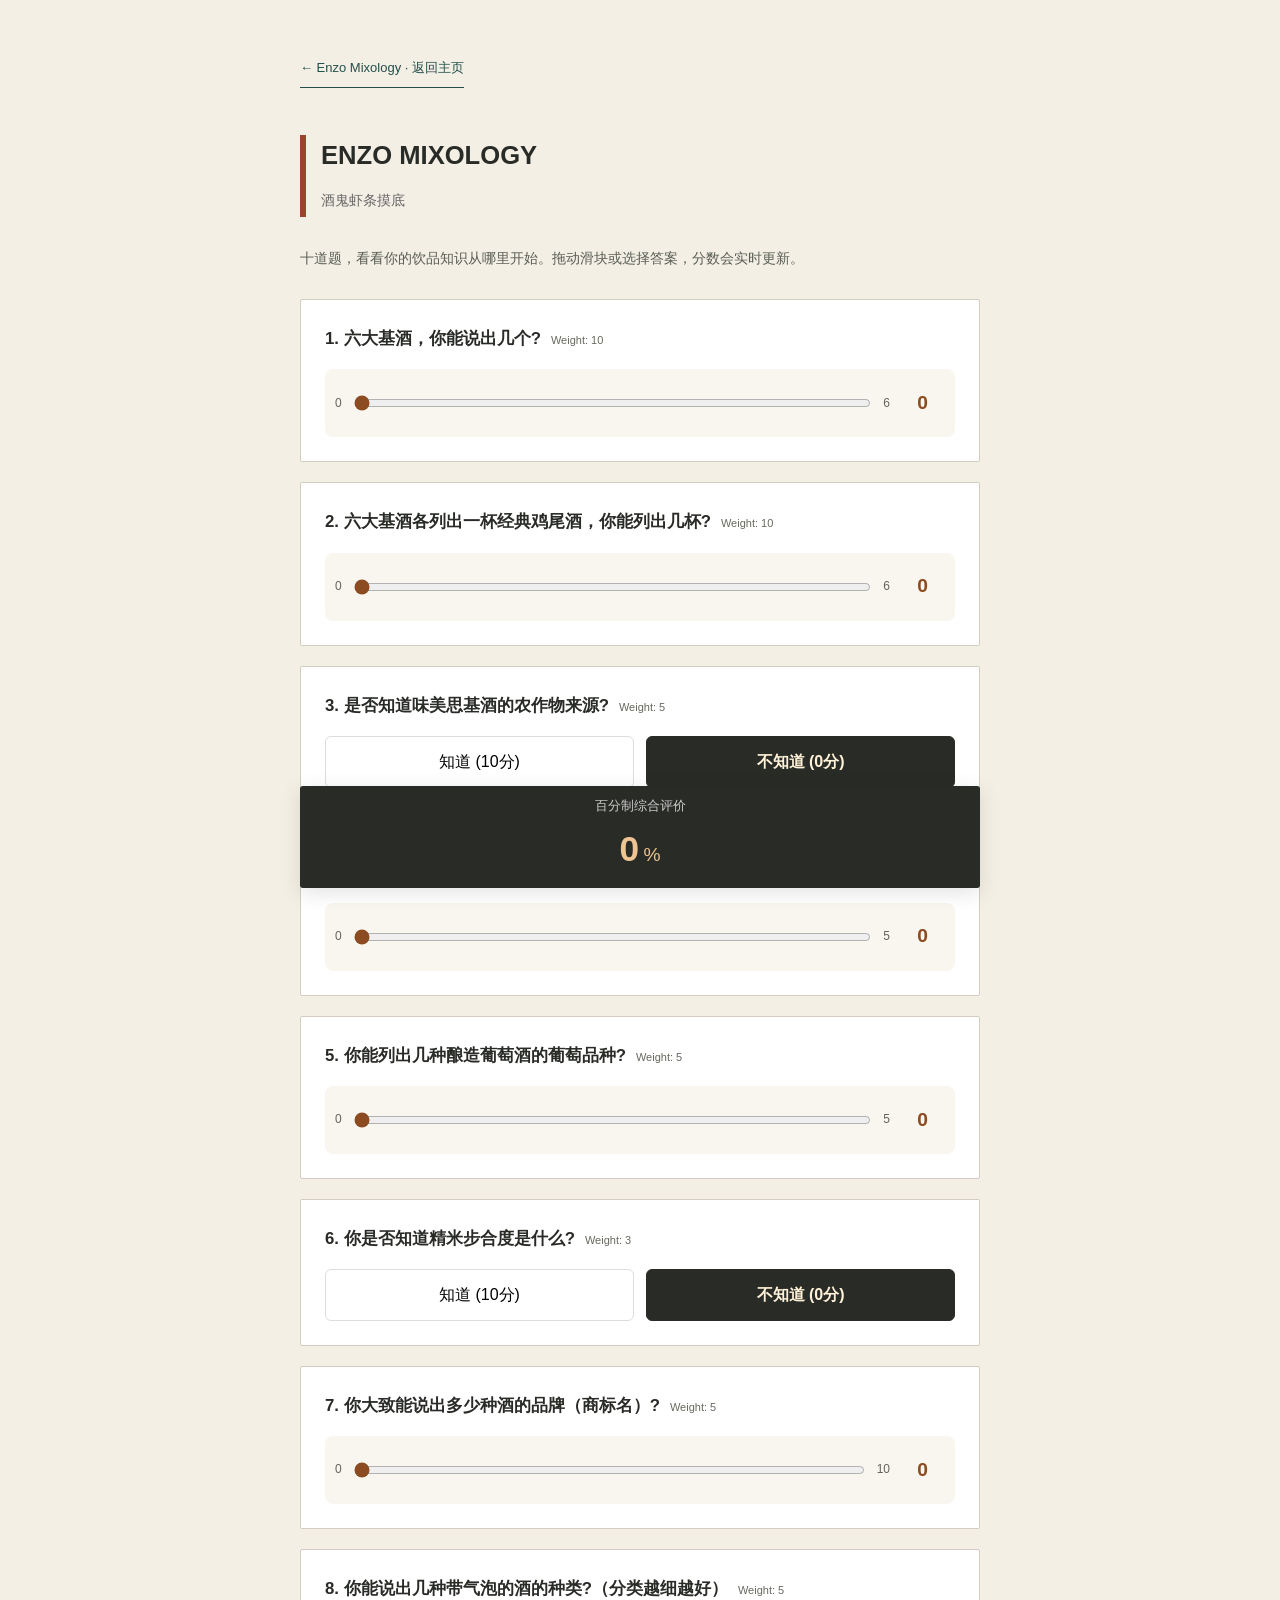
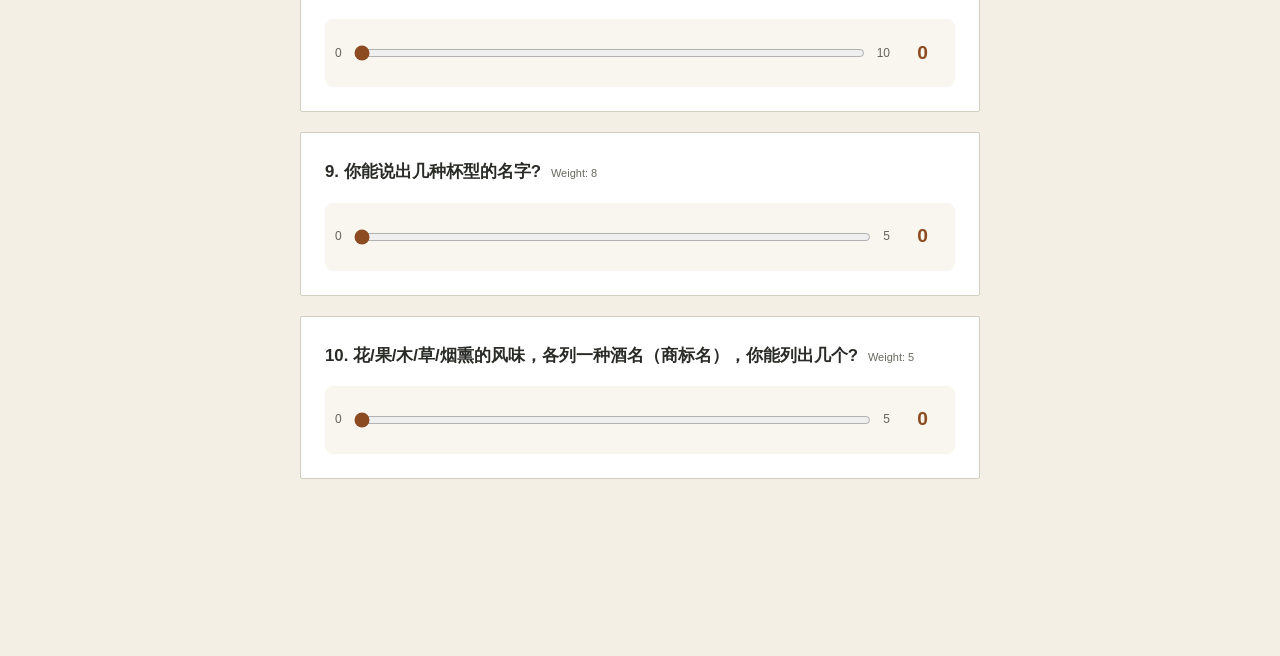
==== cocktailtest/index.html @ f36d49f7 "Integrate original cocktail quiz with accessible controls" ====
<!DOCTYPE html>
<html lang="zh-CN">
<head>
    <meta charset="UTF-8">
    <meta name="viewport" content="width=device-width, initial-scale=1.0">
    <title>Enzo Mixology - 酒鬼虾条摸底</title>
    <style>
        :root { --main: #1a1a1a; --gold: #d4af37; --bg: #f8f8f8; }
        body { font-family: "PingFang SC", "Microsoft YaHei", sans-serif; background: var(--bg); color: var(--main); max-width: 650px; margin: 40px auto; padding: 20px; line-height: 1.6; }
        h1 { border-left: 6px solid var(--gold); padding-left: 15px; font-size: 1.6rem; margin-bottom: 30px; }
        .q-card { background: #fff; padding: 25px; border-radius: 12px; margin-bottom: 20px; box-shadow: 0 4px 15px rgba(0,0,0,0.05); }
        .q-text { font-weight: 600; margin-bottom: 15px; display: block; font-size: 1.05rem; }
        .slider-box { display: flex; align-items: center; gap: 15px; background: #fdfdfd; padding: 10px; border-radius: 8px; }
        input[type=range] { flex: 1; accent-color: var(--gold); cursor: pointer; }
        .val-num { width: 45px; font-weight: bold; color: var(--gold); text-align: center; font-size: 1.2rem; }
        .btn-group { display: flex; gap: 12px; }
        .yn-btn { flex: 1; padding: 12px; border: 1px solid #ddd; background: #fff; cursor: pointer; border-radius: 6px; }
        .yn-btn.active { background: var(--main); color: var(--gold); border-color: var(--main); font-weight: bold; }
        #score-board { position: sticky; bottom: 20px; background: var(--main); color: white; padding: 25px; border-radius: 16px; display: flex; flex-direction: column; align-items: center; box-shadow: 0 15px 35px rgba(0,0,0,0.4); z-index: 100; }
        .weight-tag { font-size: 11px; color: #aaa; margin-left: 10px; font-weight: normal; }
    </style>
    <meta name="description" content="Enzo Mixology 的调酒知识自评：10 道题，滑块与是非选择，实时加权百分制计分。">
    <link rel="canonical" href="https://rqguan.github.io/bartending/cocktailtest/">
    <link rel="stylesheet" href="../assets/quiz.css">
</head>
<body>
    <nav aria-label="返回导航"><a class="back-link" href="../">← Enzo Mixology · 返回主页</a></nav>
    <main>

    <h1>ENZO MIXOLOGY<br><small style="font-size: 0.9rem; color: #666; font-weight: normal;">酒鬼虾条摸底</small></h1>

    <p class="quiz-intro">十道题，看看你的饮品知识从哪里开始。拖动滑块或选择答案，分数会实时更新。</p>
    <div id="quiz"></div>
    <noscript><p>此测验需要启用 JavaScript 才能显示题目并计算分数。</p></noscript>

    <div id="score-board" role="status" aria-live="polite" aria-atomic="true">
        <div style="font-size: 0.9rem; margin-bottom: 5px; color: #ccc;">百分制综合评价</div>
        <div>
            <span id="total" style="font-size: 3rem; color: var(--gold); font-weight: bold;">0</span>
            <span style="font-size: 1.2rem; color: var(--gold);">%</span>
        </div>
    </div>

    </main>
    <script>
        const questions = [
            { t: "1. 六大基酒，你能说出几个?", min: 0, max: 6, w: 10, type: 'scale' },
            { t: "2. 六大基酒各列出一杯经典鸡尾酒，你能列出几杯?", min: 0, max: 6, w: 10, type: 'scale' },
            { t: "3. 是否知道味美思基酒的农作物来源?", min: 0, max: 1, w: 5, type: 'yn' },
            { t: "4. 你能列举出几种澄清（Clarification）的方法?", min: 0, max: 5, w: 5, type: 'scale' },
            { t: "5. 你能列出几种酿造葡萄酒的葡萄品种?", min: 0, max: 5, w: 5, type: 'scale' },
            { t: "6. 你是否知道精米步合度是什么?", min: 0, max: 1, w: 3, type: 'yn' },
            { t: "7. 你大致能说出多少种酒的品牌（商标名）?", min: 0, max: 10, w: 5, type: 'scale' },
            { t: "8. 你能说出几种带气泡的酒的种类?（分类越细越好）", min: 0, max: 10, w: 5, type: 'scale' },
            { t: "9. 你能说出几种杯型的名字?", min: 0, max: 5, w: 8, type: 'scale' },
            { t: "10. 花/果/木/草/烟熏的风味，各列一种酒名（商标名），你能列出几个?", min: 0, max: 5, w: 5, type: 'scale' }
        ];

        // 理论最高加权总分 = 总权重和 * 10
        const totalWeight = questions.reduce((sum, q) => sum + q.w, 0);
        const maxScore = totalWeight * 10;
        let state = questions.map(q => 0);

        function render() {
            const container = document.getElementById('quiz');
            questions.forEach((q, i) => {
                const card = document.createElement('div');
                card.className = 'q-card';
                let html = `<label class="q-text" id="question-${i}" ${q.type === 'scale' ? `for="answer-${i}"` : ''}>${q.t}<span class="weight-tag">Weight: ${q.w}</span></label>`;
                
                if (q.type === 'scale') {
                    html += `
                        <div class="slider-box">
                            <span style="font-size: 12px; color:#999">${q.min}</span>
                            <input id="answer-${i}" aria-labelledby="question-${i}" type="range" min="${q.min}" max="${q.max}" value="0" step="1" oninput="update(${i}, this.value)">
                            <span style="font-size: 12px; color:#999">${q.max}</span>
                            <div class="val-num" id="val-${i}">0</div>
                        </div>`;
                } else {
                    html += `
                        <div class="btn-group" role="group" aria-labelledby="question-${i}">
                            <button type="button" aria-pressed="false" class="yn-btn" id="yn-${i}-1" onclick="update(${i}, 1)">知道 (10分)</button>
                            <button type="button" aria-pressed="true" class="yn-btn active" id="yn-${i}-0" onclick="update(${i}, 0)">不知道 (0分)</button>
                        </div>`;
                }
                card.innerHTML = html;
                container.appendChild(card);
            });
        }

        window.update = (index, val) => {
            state[index] = parseFloat(val);
            if (questions[index].type === 'scale') {
                document.getElementById(`val-${index}`).innerText = val;
            } else {
                document.querySelectorAll(`#yn-${index}-1, #yn-${index}-0`).forEach(b => { b.classList.remove('active'); b.setAttribute('aria-pressed', 'false'); });
                document.getElementById(`yn-${index}-${val}`).classList.add('active');
                document.getElementById(`yn-${index}-${val}`).setAttribute('aria-pressed', 'true');
            }
            calculate();
        };

        function calculate() {
            let weightedTotal = 0;
            questions.forEach((q, i) => {
                // 每道题先折算成10分满分制： (当前值 / 最大值) * 10
                const scoreOutOfTen = (state[i] / q.max) * 10;
                // 再乘以该题权重
                weightedTotal += scoreOutOfTen * q.w;
            });
            // 换算百分制：(实际加权总分 / 理论加权总分) * 100
            const percentage = Math.round((weightedTotal / maxScore) * 100);
            document.getElementById('total').innerText = percentage;
        }

        render();
    </script>
</body>
</html>
---- assets/quiz.css ----
/* Presentation and accessibility only; the original question data and scoring are retained. */
:root{--main:#292b27;--gold:#8c4b20;--bg:#f3efe5}
*{box-sizing:border-box}html{scroll-padding-bottom:150px}body{margin:30px auto 0;padding:20px;max-width:720px}.back-link{display:inline-block;color:#234f4b;font-size:13px;text-decoration:none;border-bottom:1px solid;margin-bottom:30px;padding:8px 0}h1{border-color:#99452e}.quiz-intro{font-size:14px;color:#595d53;margin-bottom:30px}.q-card{border-radius:2px;box-shadow:none;border:1px solid #d2cdbf;padding:24px;scroll-margin-bottom:150px}.q-text{line-height:1.8}.weight-tag{color:#68685f;white-space:nowrap}.slider-box{background:#f8f6ef;gap:10px}.slider-box>span{color:#63635b!important}input[type=range]{min-width:0;min-height:44px}.val-num{flex-shrink:0}.yn-btn{font:inherit;min-height:44px}.yn-btn.active{color:#fff2d8}a:focus-visible,input:focus-visible,button:focus-visible{outline:3px solid #99452e;outline-offset:4px}#score-board{border-radius:3px;padding:10px 18px;bottom:12px;margin-top:30px;margin-bottom:25px;box-shadow:0 5px 20px #292b2722;--gold:#edc492}#total{font-size:2.2rem!important}#score-board>div:first-child{font-size:.8rem!important}
@media(max-width:420px){body{margin-top:12px;padding:16px}.q-card{padding:18px}.q-text{font-size:1rem}.weight-tag{display:block;margin-left:0}.yn-btn{font-size:13px;padding:12px 6px}.slider-box{padding:8px;gap:6px}.val-num{width:30px}h1{font-size:1.5rem}}
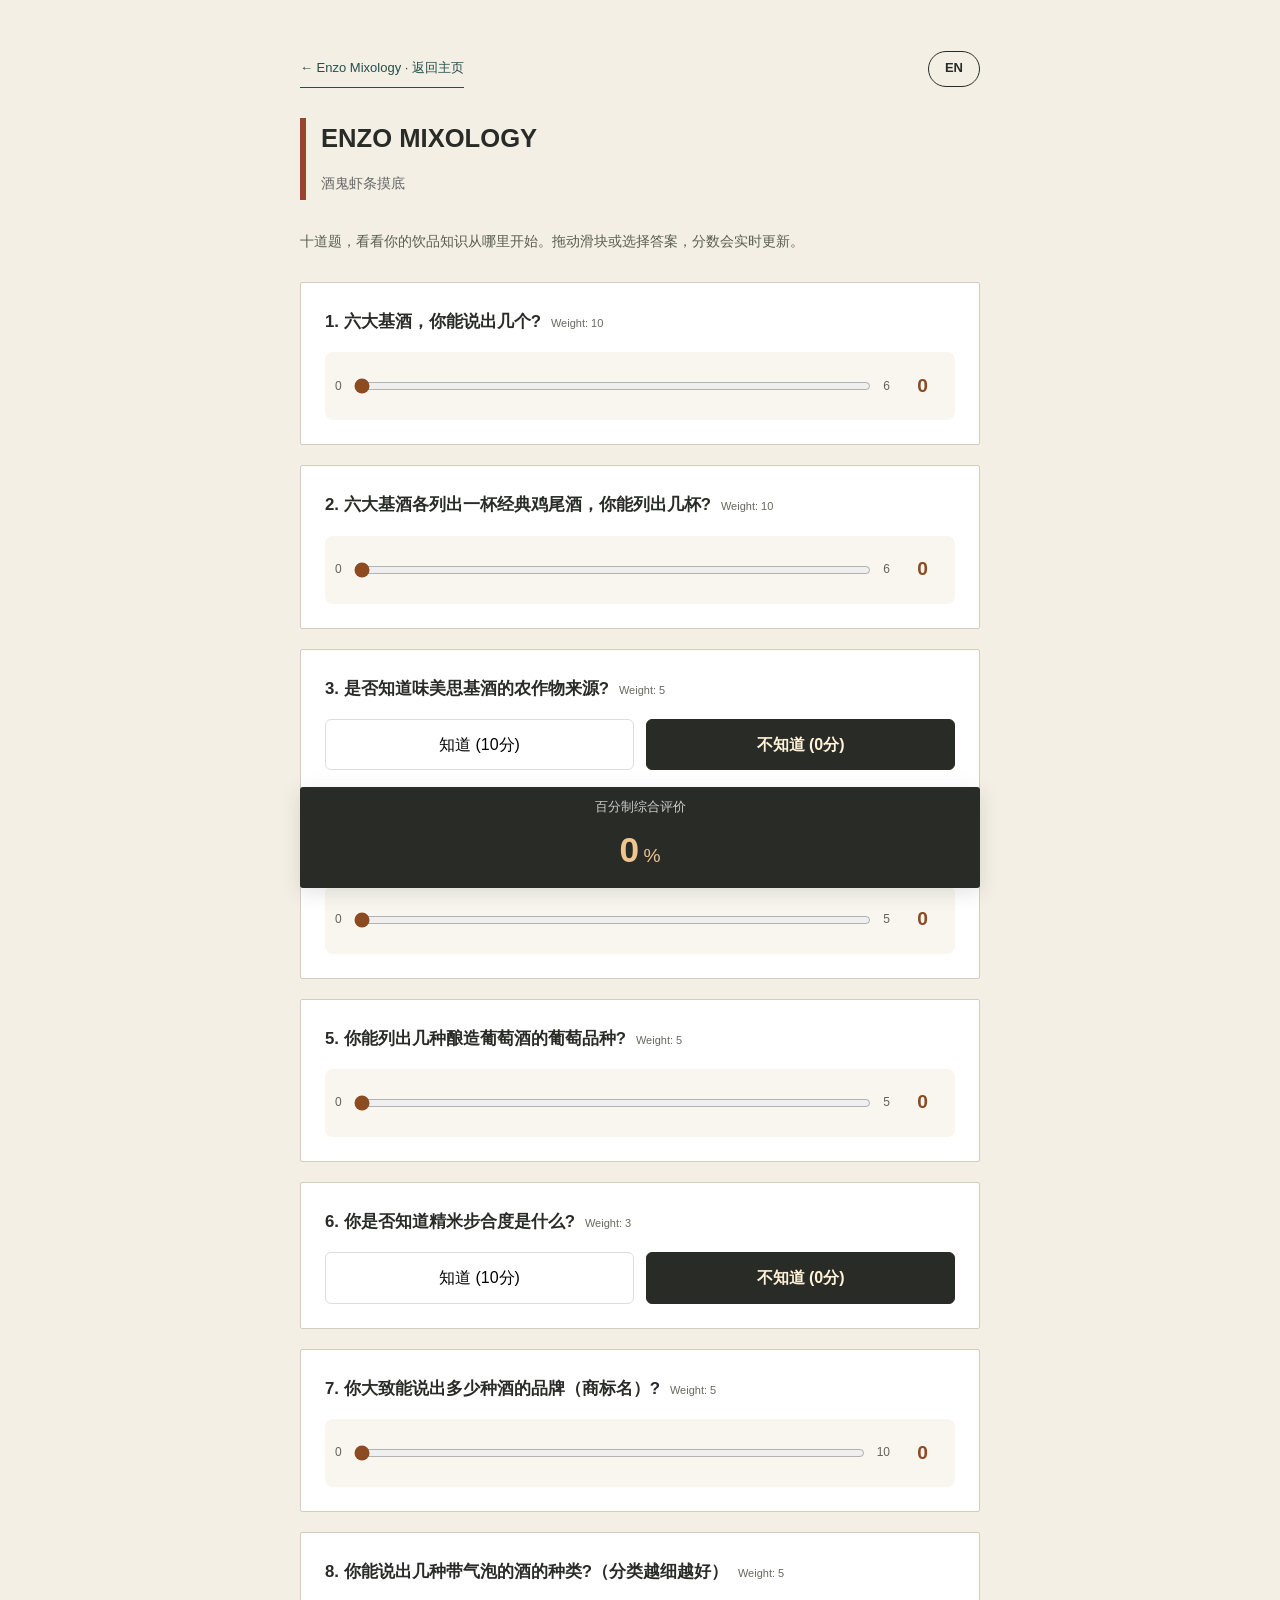
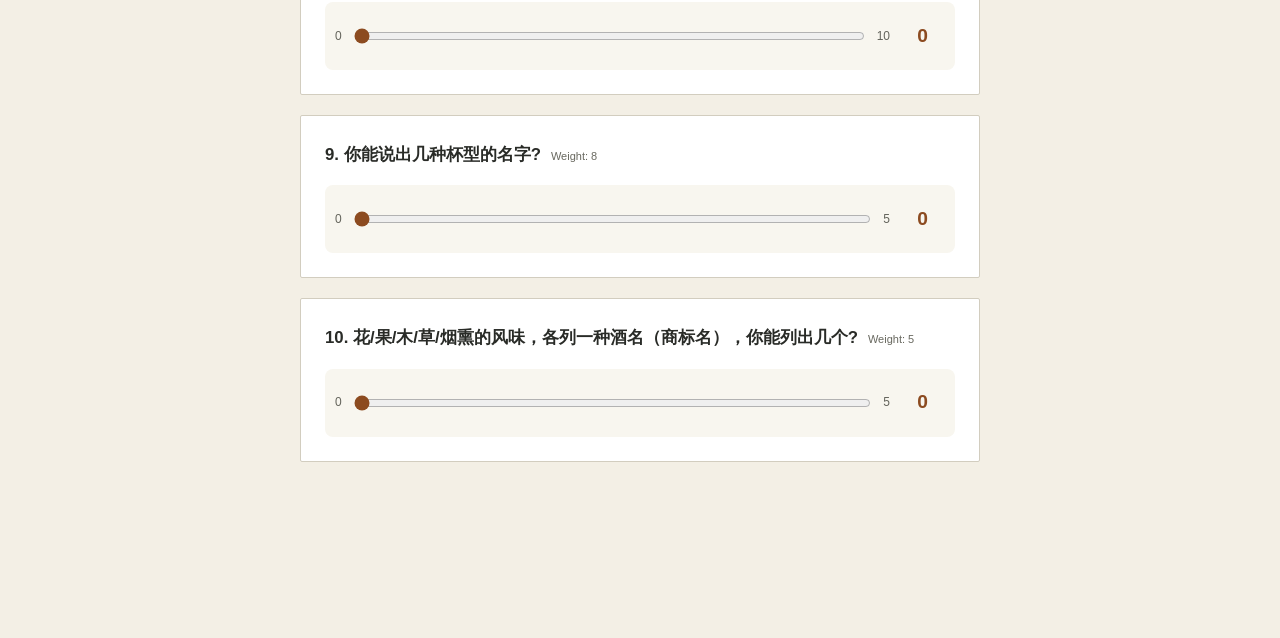
==== commit 5bd566ae: "Add English toggle to the cocktail quiz (Chinese stays default) Co-Authored-By: Claude Opus 5.5 <nor" ====
--- a/cocktailtest/index.html
+++ b/cocktailtest/index.html
@@ -24,17 +24,17 @@
     <link rel="stylesheet" href="../assets/quiz.css">
 </head>
 <body>
-    <nav aria-label="返回导航"><a class="back-link" href="../">← Enzo Mixology · 返回主页</a></nav>
+    <nav aria-label="返回导航" id="top-nav" class="quiz-nav"><a class="back-link" href="../" id="back-link">← Enzo Mixology · 返回主页</a><button type="button" class="lang-toggle" id="lang-toggle" onclick="toggleLang()" aria-label="Switch to English" lang="en">EN</button></nav>
     <main>
 
-    <h1>ENZO MIXOLOGY<br><small style="font-size: 0.9rem; color: #666; font-weight: normal;">酒鬼虾条摸底</small></h1>
+    <h1>ENZO MIXOLOGY<br><small style="font-size: 0.9rem; color: #666; font-weight: normal;" id="subtitle">酒鬼虾条摸底</small></h1>
 
-    <p class="quiz-intro">十道题，看看你的饮品知识从哪里开始。拖动滑块或选择答案，分数会实时更新。</p>
+    <p class="quiz-intro" id="intro">十道题，看看你的饮品知识从哪里开始。拖动滑块或选择答案，分数会实时更新。</p>
     <div id="quiz"></div>
-    <noscript><p>此测验需要启用 JavaScript 才能显示题目并计算分数。</p></noscript>
+    <noscript><p>此测验需要启用 JavaScript 才能显示题目并计算分数。<span lang="en">This quiz needs JavaScript to show the questions and calculate your score.</span></p></noscript>
 
     <div id="score-board" role="status" aria-live="polite" aria-atomic="true">
-        <div style="font-size: 0.9rem; margin-bottom: 5px; color: #ccc;">百分制综合评价</div>
+        <div style="font-size: 0.9rem; margin-bottom: 5px; color: #ccc;" id="score-label">百分制综合评价</div>
         <div>
             <span id="total" style="font-size: 3rem; color: var(--gold); font-weight: bold;">0</span>
             <span style="font-size: 1.2rem; color: var(--gold);">%</span>
@@ -56,6 +56,36 @@
             { t: "10. 花/果/木/草/烟熏的风味，各列一种酒名（商标名），你能列出几个?", min: 0, max: 5, w: 5, type: 'scale' }
         ];
 
+        // English wording for each question, in the same order as `questions`; data and scoring stay in `questions`.
+        const questionsEn = [
+            "1. How many of the six base spirits can you name?",
+            "2. Name one classic cocktail for each of the six base spirits. How many can you list?",
+            "3. Do you know which crop vermouth's base wine comes from?",
+            "4. How many clarification methods can you name?",
+            "5. How many grape varieties used to make wine can you name?",
+            "6. Do you know what seimaibuai (rice polishing ratio) means?",
+            "7. Roughly how many alcohol brands (trademarks) can you name?",
+            "8. How many types of sparkling alcoholic drinks can you name? (The finer the categories, the better.)",
+            "9. How many glassware types can you name?",
+            "10. Name one bottle (brand name) each for floral, fruity, woody, herbal and smoky flavors. How many can you list?"
+        ];
+
+        const i18n = {
+            zh: { title: 'Enzo Mixology - 酒鬼虾条摸底', subtitle: '酒鬼虾条摸底', intro: '十道题，看看你的饮品知识从哪里开始。拖动滑块或选择答案，分数会实时更新。', back: '← Enzo Mixology · 返回主页', nav: '返回导航', score: '百分制综合评价', yes: '知道 (10分)', no: '不知道 (0分)', toggle: 'EN', toggleLabel: 'Switch to English', toggleLang: 'en', htmlLang: 'zh-CN' },
+            en: { title: 'Enzo Mixology - Cocktail Knowledge Check', subtitle: 'Cocktail Knowledge Check', intro: 'Ten questions to see where your drinks knowledge starts. Drag a slider or pick an answer; your score updates as you go.', back: '← Enzo Mixology · Back to home', nav: 'Back navigation', score: 'Overall score (out of 100)', yes: 'I know (10 pts)', no: "I don't know (0 pts)", toggle: '中文', toggleLabel: '切换到中文', toggleLang: 'zh-CN', htmlLang: 'en' }
+        };
+
+        function initialLang() {
+            try {
+                const fromUrl = new URLSearchParams(location.search).get('lang');
+                if (fromUrl === 'en' || fromUrl === 'zh') return fromUrl;
+                const saved = localStorage.getItem('cocktailtest-lang');
+                if (saved === 'en' || saved === 'zh') return saved;
+            } catch (e) {}
+            return 'zh';
+        }
+        let lang = initialLang();
+
         // 理论最高加权总分 = 总权重和 * 10
         const totalWeight = questions.reduce((sum, q) => sum + q.w, 0);
         const maxScore = totalWeight * 10;
@@ -63,24 +93,26 @@
 
         function render() {
             const container = document.getElementById('quiz');
+            const L = i18n[lang];
+            container.innerHTML = '';
             questions.forEach((q, i) => {
                 const card = document.createElement('div');
                 card.className = 'q-card';
-                let html = `<label class="q-text" id="question-${i}" ${q.type === 'scale' ? `for="answer-${i}"` : ''}>${q.t}<span class="weight-tag">Weight: ${q.w}</span></label>`;
+                let html = `<label class="q-text" id="question-${i}" ${q.type === 'scale' ? `for="answer-${i}"` : ''}>${lang === 'en' ? questionsEn[i] : q.t}<span class="weight-tag">Weight: ${q.w}</span></label>`;
                 
                 if (q.type === 'scale') {
                     html += `
                         <div class="slider-box">
                             <span style="font-size: 12px; color:#999">${q.min}</span>
-                            <input id="answer-${i}" aria-labelledby="question-${i}" type="range" min="${q.min}" max="${q.max}" value="0" step="1" oninput="update(${i}, this.value)">
+                            <input id="answer-${i}" aria-labelledby="question-${i}" type="range" min="${q.min}" max="${q.max}" value="${state[i]}" step="1" oninput="update(${i}, this.value)">
                             <span style="font-size: 12px; color:#999">${q.max}</span>
-                            <div class="val-num" id="val-${i}">0</div>
+                            <div class="val-num" id="val-${i}">${state[i]}</div>
                         </div>`;
                 } else {
                     html += `
                         <div class="btn-group" role="group" aria-labelledby="question-${i}">
-                            <button type="button" aria-pressed="false" class="yn-btn" id="yn-${i}-1" onclick="update(${i}, 1)">知道 (10分)</button>
-                            <button type="button" aria-pressed="true" class="yn-btn active" id="yn-${i}-0" onclick="update(${i}, 0)">不知道 (0分)</button>
+                            <button type="button" aria-pressed="${state[i] === 1}" class="yn-btn${state[i] === 1 ? ' active' : ''}" id="yn-${i}-1" onclick="update(${i}, 1)">${L.yes}</button>
+                            <button type="button" aria-pressed="${state[i] === 0}" class="yn-btn${state[i] === 0 ? ' active' : ''}" id="yn-${i}-0" onclick="update(${i}, 0)">${L.no}</button>
                         </div>`;
                 }
                 card.innerHTML = html;
@@ -113,7 +145,31 @@
             document.getElementById('total').innerText = percentage;
         }
 
-        render();
+        function applyLang() {
+            const L = i18n[lang];
+            if (document.documentElement) document.documentElement.lang = L.htmlLang;
+            document.title = L.title;
+            [['subtitle', L.subtitle], ['intro', L.intro], ['back-link', L.back], ['score-label', L.score], ['lang-toggle', L.toggle]]
+                .forEach(([id, text]) => { const el = document.getElementById(id); if (el) el.textContent = text; });
+            const nav = document.getElementById('top-nav');
+            if (nav) nav.setAttribute('aria-label', L.nav);
+            const btn = document.getElementById('lang-toggle');
+            if (btn) { btn.setAttribute('aria-label', L.toggleLabel); btn.setAttribute('lang', L.toggleLang); }
+            render();
+        }
+
+        window.toggleLang = () => {
+            lang = lang === 'zh' ? 'en' : 'zh';
+            try {
+                localStorage.setItem('cocktailtest-lang', lang);
+                const url = new URL(location.href);
+                if (lang === 'en') url.searchParams.set('lang', 'en'); else url.searchParams.delete('lang');
+                history.replaceState(null, '', url);
+            } catch (e) {}
+            applyLang();
+        };
+
+        applyLang();
     </script>
 </body>
 </html>
--- a/assets/quiz.css
+++ b/assets/quiz.css
@@ -2,3 +2,4 @@
 :root{--main:#292b27;--gold:#8c4b20;--bg:#f3efe5}
 *{box-sizing:border-box}html{scroll-padding-bottom:150px}body{margin:30px auto 0;padding:20px;max-width:720px}.back-link{display:inline-block;color:#234f4b;font-size:13px;text-decoration:none;border-bottom:1px solid;margin-bottom:30px;padding:8px 0}h1{border-color:#99452e}.quiz-intro{font-size:14px;color:#595d53;margin-bottom:30px}.q-card{border-radius:2px;box-shadow:none;border:1px solid #d2cdbf;padding:24px;scroll-margin-bottom:150px}.q-text{line-height:1.8}.weight-tag{color:#68685f;white-space:nowrap}.slider-box{background:#f8f6ef;gap:10px}.slider-box>span{color:#63635b!important}input[type=range]{min-width:0;min-height:44px}.val-num{flex-shrink:0}.yn-btn{font:inherit;min-height:44px}.yn-btn.active{color:#fff2d8}a:focus-visible,input:focus-visible,button:focus-visible{outline:3px solid #99452e;outline-offset:4px}#score-board{border-radius:3px;padding:10px 18px;bottom:12px;margin-top:30px;margin-bottom:25px;box-shadow:0 5px 20px #292b2722;--gold:#edc492}#total{font-size:2.2rem!important}#score-board>div:first-child{font-size:.8rem!important}
 @media(max-width:420px){body{margin-top:12px;padding:16px}.q-card{padding:18px}.q-text{font-size:1rem}.weight-tag{display:block;margin-left:0}.yn-btn{font-size:13px;padding:12px 6px}.slider-box{padding:8px;gap:6px}.val-num{width:30px}h1{font-size:1.5rem}}
+.quiz-nav{display:flex;justify-content:space-between;align-items:center;gap:16px;margin-bottom:30px}.quiz-nav .back-link{margin-bottom:0}.lang-toggle{font:inherit;font-size:13px;font-weight:600;min-height:36px;padding:6px 16px;border:1px solid var(--main);background:transparent;color:var(--main);border-radius:999px;cursor:pointer}.lang-toggle:hover{background:var(--main);color:#fff2d8}
